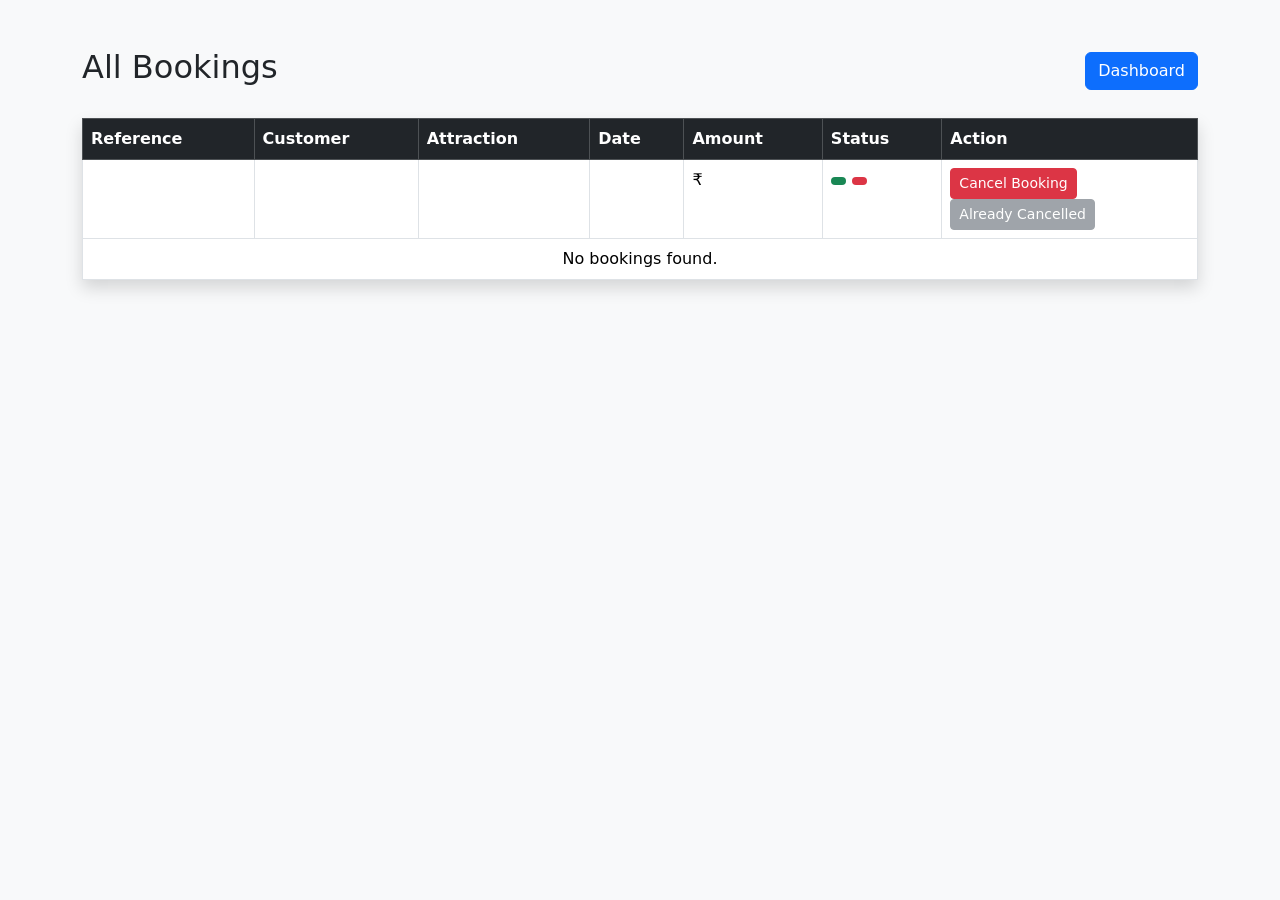
==== travel-web/src/main/resources/templates/admin-bookings.html @ e8bb0066 "admin portal added" ====
<!DOCTYPE html>
<html xmlns:th="http://www.thymeleaf.org">

<head>

    <title>Admin Bookings</title>

    <meta charset="UTF-8">
    <meta name="viewport" content="width=device-width, initial-scale=1">

    <link href="https://cdn.jsdelivr.net/npm/bootstrap@5.3.3/dist/css/bootstrap.min.css" rel="stylesheet">

</head>

<body class="bg-light">

<div class="container mt-5">

    <div class="d-flex justify-content-between align-items-center mb-4">

        <h2>All Bookings</h2>

        <a th:href="@{/admin/dashboard}" class="btn btn-primary">
            Dashboard
        </a>

    </div>

    <table class="table table-bordered table-hover bg-white shadow">

        <thead class="table-dark">

        <tr>

            <th>Reference</th>

            <th>Customer</th>

            <th>Attraction</th>

            <th>Date</th>

            <th>Amount</th>

            <th>Status</th>

            <th>Action</th>

        </tr>

        </thead>

        <tbody>

        <tr th:each="booking : ${bookings}">

            <td th:text="${booking.bookingReference}"></td>

            <td th:text="${booking.customerName}"></td>

            <td th:text="${booking.attractionName}"></td>

            <td th:text="${booking.travelDate}"></td>

            <td>
                ₹<span th:text="${booking.totalAmount}"></span>
            </td>

            <td>

                <span
                        th:if="${booking.bookingStatus == 'CONFIRMED'}"
                        class="badge bg-success"
                        th:text="${booking.bookingStatus}">
                </span>

                <span
                        th:if="${booking.bookingStatus == 'CANCELLED'}"
                        class="badge bg-danger"
                        th:text="${booking.bookingStatus}">
                </span>

            </td>

            <td>

                <form
                        th:if="${booking.bookingStatus == 'CONFIRMED'}"
                        th:action="@{'/admin/bookings/cancel/' + ${booking.bookingReference}}"
                        method="post">

                    <button
                            type="submit"
                            class="btn btn-danger btn-sm"
                            onclick="return confirm('Are you sure you want to cancel this booking?')">

                        Cancel Booking

                    </button>

                </form>

                <button
                        th:if="${booking.bookingStatus == 'CANCELLED'}"
                        class="btn btn-secondary btn-sm"
                        disabled>

                    Already Cancelled

                </button>

            </td>

        </tr>

        <tr th:if="${#lists.isEmpty(bookings)}">

            <td colspan="7" class="text-center">

                No bookings found.

            </td>

        </tr>

        </tbody>

    </table>

</div>

</body>

</html>
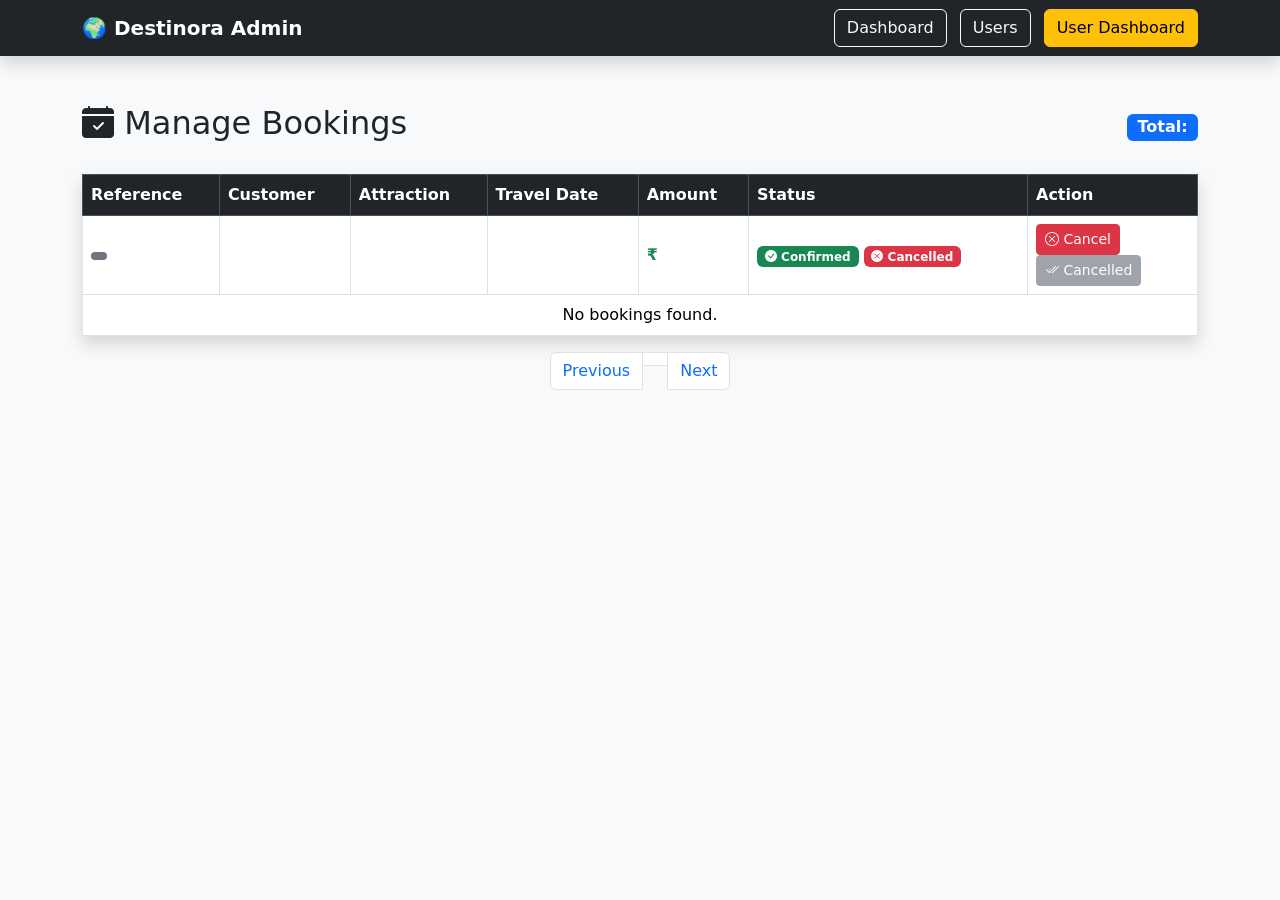
==== commit 2b69bb70: "admin dashboard added" ====
--- a/travel-web/src/main/resources/templates/admin-bookings.html
+++ b/travel-web/src/main/resources/templates/admin-bookings.html
@@ -3,30 +3,72 @@
 
 <head>
 
-    <title>Admin Bookings</title>
+    <title>Manage Bookings</title>
 
     <meta charset="UTF-8">
+
     <meta name="viewport" content="width=device-width, initial-scale=1">
 
     <link href="https://cdn.jsdelivr.net/npm/bootstrap@5.3.3/dist/css/bootstrap.min.css" rel="stylesheet">
 
+    <link href="https://cdn.jsdelivr.net/npm/bootstrap-icons@1.11.3/font/bootstrap-icons.css" rel="stylesheet">
+
 </head>
 
 <body class="bg-light">
 
-<div class="container mt-5">
+<nav class="navbar navbar-dark bg-dark shadow">
+
+    <div class="container">
+
+        <a class="navbar-brand fw-bold" href="/admin/dashboard">
+
+            🌍 Destinora Admin
+
+        </a>
+
+        <div>
+
+            <a href="/admin/dashboard" class="btn btn-outline-light me-2">
+                Dashboard
+            </a>
+
+            <a href="/admin/users" class="btn btn-outline-light me-2">
+                Users
+            </a>
+
+            <a href="/dashboard" class="btn btn-warning">
+                User Dashboard
+            </a>
+
+        </div>
+
+    </div>
+
+</nav>
+
+<div class="container py-5">
 
     <div class="d-flex justify-content-between align-items-center mb-4">
 
-        <h2>All Bookings</h2>
-
-        <a th:href="@{/admin/dashboard}" class="btn btn-primary">
-            Dashboard
-        </a>
+        <h2>
+
+            <i class="bi bi-calendar-check-fill"></i>
+
+            Manage Bookings
+
+        </h2>
+
+        <span class="badge bg-primary fs-6">
+
+            Total:
+            <span th:text="${#lists.size(bookings)}"></span>
+
+        </span>
 
     </div>
 
-    <table class="table table-bordered table-hover bg-white shadow">
+    <table class="table table-hover table-bordered shadow bg-white align-middle">
 
         <thead class="table-dark">
 
@@ -38,13 +80,13 @@
 
             <th>Attraction</th>
 
-            <th>Date</th>
+            <th>Travel Date</th>
 
             <th>Amount</th>
 
             <th>Status</th>
 
-            <th>Action</th>
+            <th width="170">Action</th>
 
         </tr>
 
@@ -54,7 +96,13 @@
 
         <tr th:each="booking : ${bookings}">
 
-            <td th:text="${booking.bookingReference}"></td>
+            <td>
+
+                <span class="badge bg-secondary"
+                      th:text="${booking.bookingReference}">
+                </span>
+
+            </td>
 
             <td th:text="${booking.customerName}"></td>
 
@@ -62,22 +110,30 @@
 
             <td th:text="${booking.travelDate}"></td>
 
-            <td>
-                ₹<span th:text="${booking.totalAmount}"></span>
+            <td class="fw-bold text-success">
+
+                ₹ <span th:text="${booking.totalAmount}"></span>
+
             </td>
 
             <td>
 
                 <span
                         th:if="${booking.bookingStatus == 'CONFIRMED'}"
-                        class="badge bg-success"
-                        th:text="${booking.bookingStatus}">
+                        class="badge bg-success">
+
+                    <i class="bi bi-check-circle-fill"></i>
+                    Confirmed
+
                 </span>
 
                 <span
                         th:if="${booking.bookingStatus == 'CANCELLED'}"
-                        class="badge bg-danger"
-                        th:text="${booking.bookingStatus}">
+                        class="badge bg-danger">
+
+                    <i class="bi bi-x-circle-fill"></i>
+                    Cancelled
+
                 </span>
 
             </td>
@@ -92,9 +148,11 @@
                     <button
                             type="submit"
                             class="btn btn-danger btn-sm"
-                            onclick="return confirm('Are you sure you want to cancel this booking?')">
-
-                        Cancel Booking
+                            onclick="return confirm('Cancel this booking?')">
+
+                        <i class="bi bi-x-circle"></i>
+
+                        Cancel
 
                     </button>
 
@@ -105,7 +163,9 @@
                         class="btn btn-secondary btn-sm"
                         disabled>
 
-                    Already Cancelled
+                    <i class="bi bi-check2-all"></i>
+
+                    Cancelled
 
                 </button>
 
@@ -127,6 +187,39 @@
 
     </table>
 
+    <!-- Pagination -->
+
+    <nav th:if="${totalPages > 1}">
+        <ul class="pagination justify-content-center">
+
+            <li class="page-item"
+                th:classappend="${currentPage == 0} ? 'disabled'">
+                <a class="page-link"
+                   th:href="@{/admin/bookings(page=(${currentPage - 1}))}">
+                    Previous
+                </a>
+            </li>
+
+            <li class="page-item"
+                th:each="i : ${#numbers.sequence(0, totalPages - 1)}"
+                th:classappend="${i == currentPage} ? 'active'">
+                <a class="page-link"
+                   th:text="${i + 1}"
+                   th:href="@{/admin/bookings(page=${i})}">
+                </a>
+            </li>
+
+            <li class="page-item"
+                th:classappend="${currentPage == totalPages - 1} ? 'disabled'">
+                <a class="page-link"
+                   th:href="@{/admin/bookings(page=(${currentPage + 1}))}">
+                    Next
+                </a>
+            </li>
+
+        </ul>
+    </nav>
+
 </div>
 
 </body>
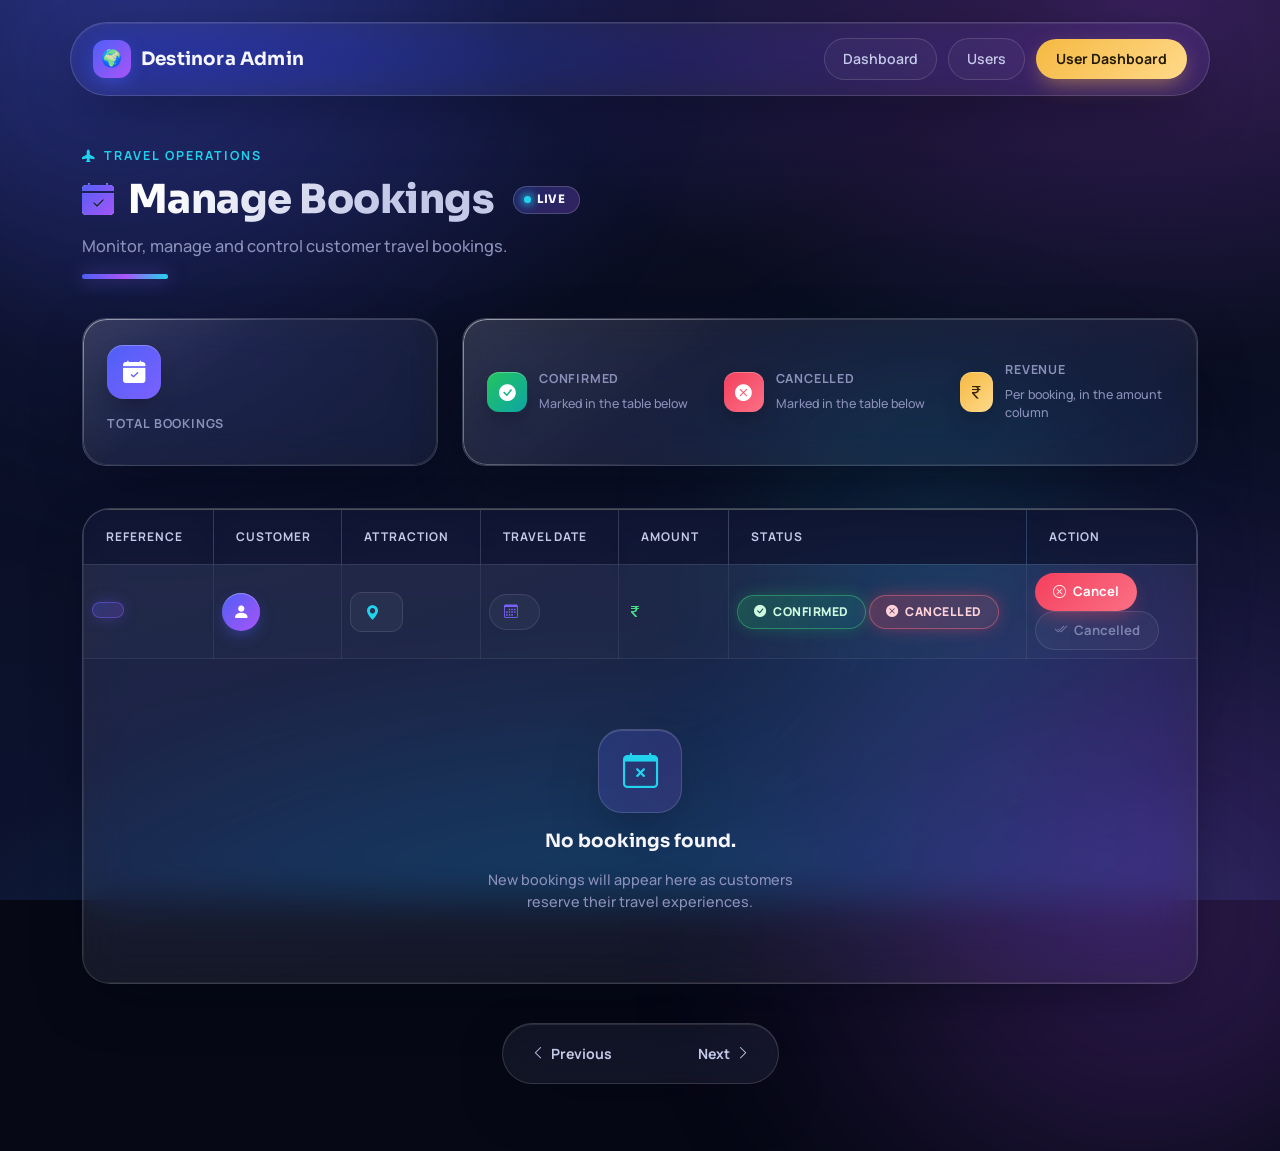
==== commit 006ae99d: "admin dashboard added" ====
--- a/travel-web/src/main/resources/templates/admin-bookings.html
+++ b/travel-web/src/main/resources/templates/admin-bookings.html
@@ -13,17 +13,937 @@
 
     <link href="https://cdn.jsdelivr.net/npm/bootstrap-icons@1.11.3/font/bootstrap-icons.css" rel="stylesheet">
 
+    <link rel="preconnect" href="https://fonts.googleapis.com">
+    <link rel="preconnect" href="https://fonts.gstatic.com" crossorigin>
+    <link href="https://fonts.googleapis.com/css2?family=Manrope:wght@400;500;600;700;800&family=Sora:wght@500;600;700;800&family=JetBrains+Mono:wght@600;700&display=swap" rel="stylesheet">
+
+    <style>
+
+        :root{
+            --royal:      #4F5FF7;
+            --royal-2:    #7B61FF;
+            --purple:     #A855F7;
+            --cyan:       #22D3EE;
+            --gold-1:     #F5B942;
+            --gold-2:     #FFD98A;
+
+            --bg-0:       #060815;
+            --bg-1:       #0A0F24;
+            --bg-2:       #0D1330;
+
+            --ink-0:      #F5F6FF;
+            --ink-1:      #C4C9E8;
+            --ink-2:      #8B90BA;
+
+            --glass:      rgba(255,255,255,.055);
+            --glass-2:    rgba(255,255,255,.09);
+            --glass-brd:  rgba(255,255,255,.14);
+
+            --r-xl: 28px;
+            --r-lg: 24px;
+            --r-md: 18px;
+            --r-sm: 12px;
+
+            --shadow-soft: 0 20px 60px -20px rgba(3,4,20,.65);
+            --shadow-lift: 0 30px 80px -25px rgba(79,95,247,.35);
+
+            --ease: cubic-bezier(.19,1,.22,1);
+        }
+
+        *{
+            box-sizing:border-box;
+        }
+
+        html,body{
+            height:100%;
+        }
+
+        body{
+            font-family:'Manrope', 'Segoe UI', sans-serif;
+            color:var(--ink-0);
+            background:var(--bg-0);
+            position:relative;
+            overflow-x:hidden;
+            min-height:100vh;
+        }
+
+        h1,h2,h3,h4,h5,h6{
+            font-family:'Sora', 'Manrope', sans-serif;
+        }
+
+        /* ===================== AURORA BACKGROUND ===================== */
+
+        .aurora-field{
+            position:fixed;
+            inset:0;
+            z-index:-2;
+            background:
+                    radial-gradient(ellipse 120% 90% at 15% -10%, rgba(79,95,247,.35), transparent 55%),
+                    radial-gradient(ellipse 100% 80% at 90% 0%, rgba(168,85,247,.30), transparent 50%),
+                    radial-gradient(ellipse 110% 90% at 50% 120%, rgba(34,211,238,.22), transparent 55%),
+                    linear-gradient(180deg, var(--bg-0) 0%, var(--bg-1) 45%, var(--bg-2) 100%);
+        }
+
+        .aurora-field::before,
+        .aurora-field::after{
+            content:'';
+            position:absolute;
+            width:60vmax;
+            height:60vmax;
+            border-radius:50%;
+            filter:blur(90px);
+            opacity:.55;
+            will-change:transform;
+        }
+
+        .aurora-field::before{
+            top:-20vmax;
+            left:-10vmax;
+            background:radial-gradient(circle at 30% 30%, rgba(79,95,247,.55), transparent 70%);
+            animation:blobDrift1 26s var(--ease) infinite alternate;
+        }
+
+        .aurora-field::after{
+            bottom:-25vmax;
+            right:-15vmax;
+            background:radial-gradient(circle at 60% 60%, rgba(168,85,247,.5), transparent 70%);
+            animation:blobDrift2 32s var(--ease) infinite alternate;
+        }
+
+        .blob-cyan{
+            position:fixed;
+            top:35%;
+            right:8%;
+            width:38vmax;
+            height:38vmax;
+            border-radius:50%;
+            background:radial-gradient(circle at 50% 50%, rgba(34,211,238,.35), transparent 72%);
+            filter:blur(80px);
+            z-index:-1;
+            opacity:.5;
+            animation:blobDrift3 22s var(--ease) infinite alternate;
+        }
+
+        .noise-overlay{
+            position:fixed;
+            inset:0;
+            z-index:-1;
+            pointer-events:none;
+            background-image:radial-gradient(rgba(255,255,255,.025) 1px, transparent 1px);
+            background-size:3px 3px;
+            opacity:.4;
+        }
+
+        @keyframes blobDrift1{
+            0%   { transform:translate(0,0) scale(1); }
+            100% { transform:translate(8vmax,10vmax) scale(1.15); }
+        }
+
+        @keyframes blobDrift2{
+            0%   { transform:translate(0,0) scale(1.1); }
+            100% { transform:translate(-6vmax,-8vmax) scale(1); }
+        }
+
+        @keyframes blobDrift3{
+            0%   { transform:translate(0,0) scale(1); }
+            100% { transform:translate(-5vmax,6vmax) scale(1.2); }
+        }
+
+        @media (prefers-reduced-motion: reduce){
+            .aurora-field::before,
+            .aurora-field::after,
+            .blob-cyan{
+                animation:none;
+            }
+        }
+
+        /* ===================== NAVBAR ===================== */
+
+        .navbar{
+            background:transparent !important;
+            padding:22px 0 0;
+            position:sticky;
+            top:0;
+            z-index:1000;
+        }
+
+        .navbar > .container{
+            background:var(--glass);
+            border:1px solid var(--glass-brd);
+            border-radius:100px;
+            padding:12px 22px;
+            backdrop-filter:blur(22px) saturate(160%);
+            -webkit-backdrop-filter:blur(22px) saturate(160%);
+            box-shadow:var(--shadow-soft), inset 0 1px 0 rgba(255,255,255,.08);
+            display:flex;
+            align-items:center;
+            justify-content:space-between;
+            flex-wrap:wrap;
+            gap:12px;
+        }
+
+        .navbar-brand{
+            font-family:'Sora', sans-serif;
+            font-weight:700 !important;
+            font-size:1.15rem;
+            color:var(--ink-0) !important;
+            display:flex;
+            align-items:center;
+            gap:10px;
+            letter-spacing:.2px;
+        }
+
+        .brand-badge{
+            display:inline-flex;
+            align-items:center;
+            justify-content:center;
+            width:38px;
+            height:38px;
+            border-radius:12px;
+            background:linear-gradient(135deg, var(--royal), var(--purple));
+            box-shadow:0 6px 18px -4px rgba(79,95,247,.6);
+            font-size:1.05rem;
+        }
+
+        .navbar .btn-outline-light{
+            border:1px solid var(--glass-brd);
+            background:rgba(255,255,255,.03);
+            color:var(--ink-1);
+            font-weight:600;
+            font-size:.88rem;
+            border-radius:100px;
+            padding:9px 18px;
+            display:inline-flex;
+            align-items:center;
+            gap:8px;
+            transition:.3s var(--ease);
+        }
+
+        .navbar .btn-outline-light:hover{
+            color:var(--ink-0);
+            background:var(--glass-2);
+            border-color:rgba(255,255,255,.28);
+            transform:translateY(-2px);
+            box-shadow:0 10px 24px -8px rgba(79,95,247,.45);
+        }
+
+        .navbar .btn-outline-light.active-link{
+            color:var(--ink-0);
+            background:linear-gradient(135deg, rgba(79,95,247,.35), rgba(168,85,247,.28));
+            border-color:rgba(255,255,255,.3);
+            box-shadow:0 10px 26px -8px rgba(79,95,247,.5), inset 0 1px 0 rgba(255,255,255,.2);
+        }
+
+        .navbar .btn-warning{
+            background:linear-gradient(135deg, var(--gold-1), var(--gold-2));
+            border:none;
+            color:#241a02;
+            font-weight:700;
+            font-size:.88rem;
+            border-radius:100px;
+            padding:9px 20px;
+            display:inline-flex;
+            align-items:center;
+            gap:8px;
+            box-shadow:0 8px 22px -6px rgba(245,185,66,.55);
+            transition:.3s var(--ease);
+        }
+
+        .navbar .btn-warning:hover{
+            transform:translateY(-2px) scale(1.03);
+            box-shadow:0 14px 30px -6px rgba(245,185,66,.7);
+            color:#241a02;
+        }
+
+        /* ===================== PAGE HEADER ===================== */
+
+        .container.py-5{
+            padding-top:3.2rem !important;
+            padding-bottom:3.2rem !important;
+        }
+
+        .page-header-row{
+            display:flex;
+            justify-content:space-between;
+            align-items:flex-start;
+            flex-wrap:wrap;
+            gap:24px;
+            margin-bottom:2.4rem !important;
+        }
+
+        .page-header-row .eyebrow{
+            font-size:.78rem;
+            font-weight:700;
+            letter-spacing:2px;
+            text-transform:uppercase;
+            color:var(--cyan);
+            margin-bottom:10px;
+            display:flex;
+            align-items:center;
+            gap:8px;
+        }
+
+        .page-header-row h2{
+            font-weight:800;
+            font-size:2.5rem;
+            letter-spacing:-.5px;
+            background:linear-gradient(120deg, #FFFFFF 15%, var(--ink-1) 60%);
+            -webkit-background-clip:text;
+            background-clip:text;
+            color:transparent;
+            margin-bottom:10px;
+            display:flex;
+            align-items:center;
+            gap:14px;
+        }
+
+        .page-header-row h2 i{
+            font-size:2rem;
+            background:linear-gradient(135deg, var(--royal), var(--purple));
+            -webkit-background-clip:text;
+            background-clip:text;
+            color:transparent;
+            -webkit-text-fill-color:transparent;
+        }
+
+        .page-header-row p.header-subtitle{
+            color:var(--ink-2);
+            font-size:1.02rem;
+            font-weight:500;
+            margin-bottom:16px;
+        }
+
+        .header-rule{
+            width:86px;
+            height:5px;
+            border-radius:100px;
+            background:linear-gradient(90deg, var(--royal), var(--purple), var(--cyan));
+            box-shadow:0 0 18px rgba(123,97,255,.55);
+        }
+
+        .analytics-badge{
+            display:inline-flex;
+            align-items:center;
+            gap:6px;
+            padding:6px 14px 6px 10px;
+            border-radius:100px;
+            background:linear-gradient(135deg, rgba(79,95,247,.25), rgba(168,85,247,.25));
+            border:1px solid rgba(255,255,255,.18);
+            font-size:.72rem;
+            font-weight:700;
+            letter-spacing:.6px;
+            text-transform:uppercase;
+            color:var(--ink-0);
+            margin-left:6px;
+        }
+
+        .analytics-badge .dot{
+            width:7px;
+            height:7px;
+            border-radius:50%;
+            background:var(--cyan);
+            box-shadow:0 0 8px 2px rgba(34,211,238,.8);
+        }
+
+        /* ===================== SUMMARY CARDS ===================== */
+
+        .summary-row{
+            margin-bottom:2.6rem !important;
+        }
+
+        .kpi-card{
+            position:relative;
+            border-radius:var(--r-lg);
+            border:1px solid var(--glass-brd);
+            background:linear-gradient(145deg, var(--glass-2), var(--glass));
+            backdrop-filter:blur(20px) saturate(150%);
+            -webkit-backdrop-filter:blur(20px) saturate(150%);
+            box-shadow:var(--shadow-soft), inset 0 1px 0 rgba(255,255,255,.12);
+            padding:26px 24px;
+            height:100%;
+            overflow:hidden;
+            transition:transform .45s var(--ease), box-shadow .45s var(--ease);
+        }
+
+        .kpi-card::before{
+            content:'';
+            position:absolute;
+            inset:0;
+            padding:1px;
+            border-radius:var(--r-lg);
+            background:linear-gradient(135deg, rgba(255,255,255,.5), rgba(255,255,255,0) 40%, rgba(255,255,255,.12) 100%);
+            -webkit-mask:linear-gradient(#fff 0 0) content-box, linear-gradient(#fff 0 0);
+            -webkit-mask-composite:xor;
+            mask-composite:exclude;
+            pointer-events:none;
+        }
+
+        .kpi-card::after{
+            content:'';
+            position:absolute;
+            top:-40%;
+            left:-20%;
+            width:70%;
+            height:180%;
+            background:linear-gradient(120deg, rgba(255,255,255,.14), transparent 60%);
+            transform:rotate(20deg);
+            pointer-events:none;
+        }
+
+        .kpi-card:hover{
+            transform:translateY(-8px);
+            box-shadow:var(--shadow-lift), inset 0 1px 0 rgba(255,255,255,.16);
+        }
+
+        .kpi-icon-wrap{
+            width:54px;
+            height:54px;
+            border-radius:16px;
+            display:inline-flex;
+            align-items:center;
+            justify-content:center;
+            margin-bottom:16px;
+            font-size:1.4rem;
+            color:#fff;
+            position:relative;
+            z-index:1;
+            box-shadow:0 10px 24px -8px rgba(0,0,0,.45), inset 0 1px 0 rgba(255,255,255,.25);
+        }
+
+        .kpi-icon-wrap.grad-blue{
+            background:linear-gradient(135deg, var(--royal), var(--royal-2));
+        }
+
+        .kpi-icon-wrap.grad-green{
+            background:linear-gradient(135deg, #22C55E, #0EA5A5);
+        }
+
+        .kpi-icon-wrap.grad-red{
+            background:linear-gradient(135deg, #F43F5E, #FB7185);
+        }
+
+        .kpi-icon-wrap.grad-gold{
+            background:linear-gradient(135deg, var(--gold-1), var(--gold-2));
+            color:#3A2600;
+        }
+
+        .kpi-label{
+            font-size:.78rem;
+            font-weight:700;
+            letter-spacing:.8px;
+            text-transform:uppercase;
+            color:var(--ink-2);
+            margin-bottom:6px;
+            position:relative;
+            z-index:1;
+        }
+
+        .kpi-number{
+            font-family:'Sora', sans-serif;
+            font-size:2.05rem;
+            font-weight:700;
+            letter-spacing:-.5px;
+            color:var(--ink-0);
+            position:relative;
+            z-index:1;
+            line-height:1.15;
+        }
+
+        .kpi-card.gold-card{
+            background:linear-gradient(155deg, rgba(245,185,66,.16), rgba(255,217,138,.05));
+            border:1px solid rgba(245,185,66,.4);
+            box-shadow:0 20px 60px -20px rgba(245,185,66,.35), inset 0 1px 0 rgba(255,255,255,.2);
+        }
+
+        .kpi-card.gold-card::before{
+            background:linear-gradient(135deg, rgba(255,217,138,.75), rgba(255,255,255,0) 45%, rgba(245,185,66,.25) 100%);
+        }
+
+        .kpi-card.gold-card .kpi-number{
+            background:linear-gradient(120deg, var(--gold-2), var(--gold-1) 60%, #fff);
+            -webkit-background-clip:text;
+            background-clip:text;
+            color:transparent;
+        }
+
+        .kpi-legend-card{
+            display:flex;
+            align-items:center;
+        }
+
+        .kpi-legend-row{
+            display:flex;
+            flex-wrap:wrap;
+            gap:24px;
+            width:100%;
+            position:relative;
+            z-index:1;
+        }
+
+        .kpi-legend-item{
+            display:flex;
+            align-items:center;
+            gap:12px;
+            flex:1;
+            min-width:160px;
+        }
+
+        .kpi-icon-sm{
+            width:40px;
+            height:40px;
+            border-radius:12px;
+            margin-bottom:0;
+            font-size:1.05rem;
+        }
+
+        .kpi-legend-sub{
+            font-size:.78rem;
+            color:var(--ink-2);
+            font-weight:500;
+        }
+
+        @media (max-width:767.98px){
+            .kpi-legend-row{
+                flex-direction:column;
+                gap:14px;
+            }
+        }
+
+        /* ===================== TABLE PANEL ===================== */
+
+        .table-panel{
+            border-radius:var(--r-xl);
+            border:1px solid var(--glass-brd);
+            background:linear-gradient(160deg, var(--glass-2), var(--glass));
+            backdrop-filter:blur(22px) saturate(150%);
+            -webkit-backdrop-filter:blur(22px) saturate(150%);
+            box-shadow:var(--shadow-soft), inset 0 1px 0 rgba(255,255,255,.1);
+            overflow:hidden;
+        }
+
+        .table-responsive{
+            border-radius:var(--r-xl);
+        }
+
+        table.table{
+            margin-bottom:0;
+            color:var(--ink-0);
+            border-color:rgba(255,255,255,.08) !important;
+            min-width:960px;
+        }
+
+        table.table > :not(caption) > * > *{
+            background:transparent;
+            border-bottom-width:1px;
+            box-shadow:none;
+        }
+
+        thead.table-dark{
+            position:sticky;
+            top:0;
+            z-index:2;
+        }
+
+        thead.table-dark th{
+            background:linear-gradient(180deg, rgba(13,19,48,.92), rgba(13,19,48,.82)) !important;
+            backdrop-filter:blur(14px);
+            color:var(--ink-1) !important;
+            font-size:.75rem;
+            font-weight:700;
+            letter-spacing:1px;
+            text-transform:uppercase;
+            padding:18px 22px;
+            border-bottom:1px solid rgba(255,255,255,.12) !important;
+            border-color:rgba(255,255,255,.08) !important;
+            white-space:nowrap;
+        }
+
+        tbody tr{
+            transition:background .3s var(--ease);
+        }
+
+        tbody tr:nth-of-type(odd){
+            background:rgba(255,255,255,.015);
+        }
+
+        tbody tr:hover{
+            background:linear-gradient(90deg, rgba(79,95,247,.12), rgba(168,85,247,.06)) !important;
+        }
+
+        tbody td{
+            padding:17px 22px;
+            border-color:rgba(255,255,255,.07) !important;
+            font-size:.92rem;
+            vertical-align:middle;
+        }
+
+        /* reference badge */
+
+        .ref-badge{
+            display:inline-flex;
+            align-items:center;
+            gap:6px;
+            padding:7px 15px;
+            border-radius:100px;
+            background:linear-gradient(135deg, rgba(79,95,247,.28), rgba(168,85,247,.2));
+            border:1px solid rgba(123,97,255,.45);
+            box-shadow:0 0 16px -3px rgba(123,97,255,.5);
+            font-family:'JetBrains Mono', monospace;
+            font-weight:700;
+            font-size:.78rem;
+            letter-spacing:.4px;
+            color:#E4E7FF;
+        }
+
+        .ref-badge i{
+            color:var(--cyan);
+            font-size:.85rem;
+        }
+
+        /* customer cell */
+
+        .customer-cell{
+            display:flex;
+            align-items:center;
+            gap:12px;
+        }
+
+        .customer-avatar{
+            width:38px;
+            height:38px;
+            border-radius:50%;
+            flex-shrink:0;
+            display:inline-flex;
+            align-items:center;
+            justify-content:center;
+            background:linear-gradient(135deg, var(--royal), var(--purple));
+            box-shadow:0 6px 16px -4px rgba(79,95,247,.55), inset 0 1px 0 rgba(255,255,255,.3);
+            font-size:1.05rem;
+            color:#fff;
+        }
+
+        .customer-cell .customer-name{
+            font-weight:700;
+            color:var(--ink-0);
+            font-size:.9rem;
+        }
+
+        /* attraction card */
+
+        .attraction-pill{
+            display:inline-flex;
+            align-items:center;
+            gap:8px;
+            background:rgba(255,255,255,.045);
+            border:1px solid rgba(255,255,255,.1);
+            border-radius:var(--r-sm);
+            padding:8px 14px;
+            font-size:.86rem;
+            color:var(--ink-1);
+            font-weight:500;
+        }
+
+        .attraction-pill i{
+            color:var(--cyan);
+            font-size:.92rem;
+        }
+
+        /* travel date pill */
+
+        .date-pill{
+            display:inline-flex;
+            align-items:center;
+            gap:7px;
+            background:rgba(255,255,255,.04);
+            border:1px solid rgba(255,255,255,.1);
+            border-radius:100px;
+            padding:7px 14px;
+            font-size:.83rem;
+            color:var(--ink-1);
+            font-weight:600;
+        }
+
+        .date-pill i{
+            color:var(--royal-2);
+            font-size:.85rem;
+        }
+
+        /* amount */
+
+        .amount-cell{
+            display:inline-flex;
+            align-items:center;
+            gap:6px;
+            font-family:'Sora', sans-serif;
+            font-weight:700;
+            font-size:1.02rem;
+            background:linear-gradient(120deg, #4ADE80, #22D3EE);
+            -webkit-background-clip:text;
+            background-clip:text;
+            color:transparent;
+        }
+
+        .amount-cell i{
+            color:#4ADE80;
+            font-size:.95rem;
+            -webkit-text-fill-color:#4ADE80;
+        }
+
+        /* status pills */
+
+        .status-pill{
+            display:inline-flex;
+            align-items:center;
+            gap:7px;
+            padding:7px 16px;
+            border-radius:100px;
+            font-size:.76rem;
+            font-weight:800;
+            letter-spacing:.5px;
+            text-transform:uppercase;
+        }
+
+        .status-pill.status-confirmed{
+            background:linear-gradient(135deg, rgba(34,197,94,.26), rgba(14,165,165,.14));
+            border:1px solid rgba(74,222,128,.4);
+            color:#CFFAE0;
+            box-shadow:0 0 18px -3px rgba(34,197,94,.4);
+            animation:pulseGlowGreen 3s ease-in-out infinite;
+        }
+
+        .status-pill.status-cancelled{
+            background:linear-gradient(135deg, rgba(244,63,94,.28), rgba(251,113,133,.14));
+            border:1px solid rgba(251,113,133,.45);
+            color:#FFD3DA;
+            box-shadow:0 0 18px -3px rgba(244,63,94,.55);
+        }
+
+        @keyframes pulseGlowGreen{
+            0%, 100% { box-shadow:0 0 18px -3px rgba(34,197,94,.4); }
+            50%      { box-shadow:0 0 22px -1px rgba(34,197,94,.65); }
+        }
+
+        @media (prefers-reduced-motion: reduce){
+            .status-pill.status-confirmed{
+                animation:none;
+            }
+        }
+
+        /* action buttons */
+
+        .btn-cancel-premium{
+            background:linear-gradient(135deg, #F43F5E, #FB7185);
+            border:none;
+            border-radius:100px;
+            padding:9px 18px;
+            font-weight:700;
+            font-size:.82rem;
+            color:#fff;
+            display:inline-flex;
+            align-items:center;
+            gap:7px;
+            box-shadow:0 8px 20px -6px rgba(244,63,94,.5);
+            transition:.35s var(--ease);
+        }
+
+        .btn-cancel-premium:hover{
+            transform:translateY(-2px);
+            box-shadow:0 12px 26px -6px rgba(244,63,94,.65);
+            color:#fff;
+        }
+
+        .btn-cancel-premium i{
+            transition:transform .35s var(--ease);
+        }
+
+        .btn-cancel-premium:hover i{
+            transform:rotate(-90deg);
+        }
+
+        .btn-cancelled-state{
+            background:rgba(255,255,255,.045);
+            border:1px solid rgba(255,255,255,.12);
+            border-radius:100px;
+            padding:9px 18px;
+            font-weight:700;
+            font-size:.82rem;
+            color:var(--ink-2);
+            display:inline-flex;
+            align-items:center;
+            gap:7px;
+            opacity:.85;
+        }
+
+        /* ===================== EMPTY STATE ===================== */
+
+        .empty-state-cell{
+            padding:70px 24px !important;
+        }
+
+        .empty-state{
+            display:flex;
+            flex-direction:column;
+            align-items:center;
+            gap:14px;
+            animation:floatY 5s ease-in-out infinite;
+        }
+
+        .empty-state .empty-icon{
+            width:84px;
+            height:84px;
+            border-radius:24px;
+            display:inline-flex;
+            align-items:center;
+            justify-content:center;
+            font-size:2.2rem;
+            background:linear-gradient(135deg, rgba(79,95,247,.22), rgba(168,85,247,.16));
+            border:1px solid rgba(255,255,255,.14);
+            color:var(--cyan);
+            box-shadow:var(--shadow-soft), inset 0 1px 0 rgba(255,255,255,.15);
+        }
+
+        .empty-state .empty-title{
+            font-family:'Sora', sans-serif;
+            font-weight:700;
+            font-size:1.15rem;
+            color:var(--ink-0);
+        }
+
+        .empty-state .empty-sub{
+            font-size:.9rem;
+            color:var(--ink-2);
+            font-weight:500;
+            max-width:320px;
+            text-align:center;
+        }
+
+        @keyframes floatY{
+            0%, 100% { transform:translateY(0); }
+            50%      { transform:translateY(-8px); }
+        }
+
+        @media (prefers-reduced-motion: reduce){
+            .empty-state{
+                animation:none;
+            }
+        }
+
+        /* ===================== PAGINATION ===================== */
+
+        nav[aria-label="bookings-pagination"],
+        .pagination-wrap{
+            margin-top:2.4rem;
+            display:flex;
+            justify-content:center;
+        }
+
+        .pagination{
+            gap:8px;
+            padding:10px;
+            border-radius:100px;
+            background:var(--glass);
+            border:1px solid var(--glass-brd);
+            backdrop-filter:blur(18px) saturate(150%);
+            -webkit-backdrop-filter:blur(18px) saturate(150%);
+            box-shadow:var(--shadow-soft), inset 0 1px 0 rgba(255,255,255,.1);
+        }
+
+        .pagination .page-item .page-link{
+            border:none;
+            background:transparent;
+            color:var(--ink-1);
+            font-weight:700;
+            font-size:.88rem;
+            border-radius:100px !important;
+            padding:9px 18px;
+            transition:.3s var(--ease);
+            display:inline-flex;
+            align-items:center;
+            gap:6px;
+        }
+
+        .pagination .page-item .page-link:hover{
+            background:var(--glass-2);
+            color:var(--ink-0);
+            transform:translateY(-2px);
+        }
+
+        .pagination .page-item.active .page-link{
+            background:linear-gradient(135deg, var(--royal), var(--purple));
+            color:#fff;
+            box-shadow:0 8px 22px -6px rgba(123,97,255,.6);
+        }
+
+        .pagination .page-item.disabled .page-link{
+            color:var(--ink-2);
+            opacity:.4;
+            pointer-events:none;
+        }
+
+        /* ===================== RESPONSIVE ===================== */
+
+        @media (max-width:991.98px){
+            .navbar > .container{
+                border-radius:24px;
+                justify-content:center;
+            }
+
+            .navbar > .container > div{
+                display:flex;
+                flex-wrap:wrap;
+                justify-content:center;
+                gap:8px;
+                width:100%;
+            }
+
+            .page-header-row h2{
+                font-size:2rem;
+            }
+        }
+
+        @media (max-width:575.98px){
+            .navbar .btn-outline-light,
+            .navbar .btn-warning{
+                font-size:.8rem;
+                padding:8px 14px;
+            }
+
+            .kpi-number{
+                font-size:1.7rem;
+            }
+
+            .pagination .page-item .page-link{
+                padding:8px 13px;
+                font-size:.82rem;
+            }
+        }
+
+        /* Focus visibility for accessibility */
+        a:focus-visible,
+        button:focus-visible{
+            outline:2px solid var(--cyan);
+            outline-offset:3px;
+            border-radius:8px;
+        }
+
+    </style>
+
 </head>
 
-<body class="bg-light">
-
-<nav class="navbar navbar-dark bg-dark shadow">
+<body>
+
+<div class="aurora-field"></div>
+<div class="blob-cyan"></div>
+<div class="noise-overlay"></div>
+
+<nav class="navbar navbar-dark">
 
     <div class="container">
 
         <a class="navbar-brand fw-bold" href="/admin/dashboard">
 
-            🌍 Destinora Admin
+            <span class="brand-badge">🌍</span>
+            Destinora Admin
 
         </a>
 
@@ -49,17 +969,33 @@
 
 <div class="container py-5">
 
-    <div class="d-flex justify-content-between align-items-center mb-4">
-
-        <h2>
-
-            <i class="bi bi-calendar-check-fill"></i>
-
-            Manage Bookings
-
-        </h2>
-
-        <span class="badge bg-primary fs-6">
+    <div class="d-flex justify-content-between align-items-center mb-4 page-header-row">
+
+        <div>
+
+            <span class="eyebrow"><i class="bi bi-airplane-fill"></i> Travel Operations</span>
+
+            <h2>
+
+                <i class="bi bi-calendar-check-fill"></i>
+
+                Manage Bookings
+
+                <span class="analytics-badge"><span class="dot"></span> Live</span>
+
+            </h2>
+
+            <p class="header-subtitle">
+
+                Monitor, manage and control customer travel bookings.
+
+            </p>
+
+            <div class="header-rule"></div>
+
+        </div>
+
+        <span class="badge bg-primary fs-6 d-none">
 
             Total:
             <span th:text="${#lists.size(bookings)}"></span>
@@ -68,134 +1004,243 @@
 
     </div>
 
-    <table class="table table-hover table-bordered shadow bg-white align-middle">
-
-        <thead class="table-dark">
-
-        <tr>
-
-            <th>Reference</th>
-
-            <th>Customer</th>
-
-            <th>Attraction</th>
-
-            <th>Travel Date</th>
-
-            <th>Amount</th>
-
-            <th>Status</th>
-
-            <th width="170">Action</th>
-
-        </tr>
-
-        </thead>
-
-        <tbody>
-
-        <tr th:each="booking : ${bookings}">
-
-            <td>
-
-                <span class="badge bg-secondary"
-                      th:text="${booking.bookingReference}">
-                </span>
-
-            </td>
-
-            <td th:text="${booking.customerName}"></td>
-
-            <td th:text="${booking.attractionName}"></td>
-
-            <td th:text="${booking.travelDate}"></td>
-
-            <td class="fw-bold text-success">
-
-                ₹ <span th:text="${booking.totalAmount}"></span>
-
-            </td>
-
-            <td>
-
-                <span
-                        th:if="${booking.bookingStatus == 'CONFIRMED'}"
-                        class="badge bg-success">
-
-                    <i class="bi bi-check-circle-fill"></i>
-                    Confirmed
-
-                </span>
-
-                <span
-                        th:if="${booking.bookingStatus == 'CANCELLED'}"
-                        class="badge bg-danger">
-
-                    <i class="bi bi-x-circle-fill"></i>
-                    Cancelled
-
-                </span>
-
-            </td>
-
-            <td>
-
-                <form
-                        th:if="${booking.bookingStatus == 'CONFIRMED'}"
-                        th:action="@{'/admin/bookings/cancel/' + ${booking.bookingReference}}"
-                        method="post">
-
-                    <button
-                            type="submit"
-                            class="btn btn-danger btn-sm"
-                            onclick="return confirm('Cancel this booking?')">
-
-                        <i class="bi bi-x-circle"></i>
-
-                        Cancel
-
-                    </button>
-
-                </form>
-
-                <button
-                        th:if="${booking.bookingStatus == 'CANCELLED'}"
-                        class="btn btn-secondary btn-sm"
-                        disabled>
-
-                    <i class="bi bi-check2-all"></i>
-
-                    Cancelled
-
-                </button>
-
-            </td>
-
-        </tr>
-
-        <tr th:if="${#lists.isEmpty(bookings)}">
-
-            <td colspan="7" class="text-center">
-
-                No bookings found.
-
-            </td>
-
-        </tr>
-
-        </tbody>
-
-    </table>
+    <!-- Summary Cards -->
+
+    <div class="row g-4 summary-row">
+
+        <div class="col-md-4 col-sm-6">
+
+            <div class="kpi-card">
+
+                <div class="kpi-icon-wrap grad-blue">
+                    <i class="bi bi-calendar-check-fill"></i>
+                </div>
+
+                <div class="kpi-label">Total Bookings</div>
+
+                <div class="kpi-number" th:text="${#lists.size(bookings)}"></div>
+
+            </div>
+
+        </div>
+
+        <div class="col-md-8">
+
+            <div class="kpi-card kpi-legend-card">
+
+                <div class="kpi-legend-row">
+
+                    <div class="kpi-legend-item">
+                        <span class="kpi-icon-wrap grad-green kpi-icon-sm"><i class="bi bi-check-circle-fill"></i></span>
+                        <div>
+                            <div class="kpi-label">Confirmed</div>
+                            <div class="kpi-legend-sub">Marked in the table below</div>
+                        </div>
+                    </div>
+
+                    <div class="kpi-legend-item">
+                        <span class="kpi-icon-wrap grad-red kpi-icon-sm"><i class="bi bi-x-circle-fill"></i></span>
+                        <div>
+                            <div class="kpi-label">Cancelled</div>
+                            <div class="kpi-legend-sub">Marked in the table below</div>
+                        </div>
+                    </div>
+
+                    <div class="kpi-legend-item">
+                        <span class="kpi-icon-wrap grad-gold kpi-icon-sm"><i class="bi bi-currency-rupee"></i></span>
+                        <div>
+                            <div class="kpi-label">Revenue</div>
+                            <div class="kpi-legend-sub">Per booking, in the amount column</div>
+                        </div>
+                    </div>
+
+                </div>
+
+            </div>
+
+        </div>
+
+    </div>
+
+    <!-- Bookings Table -->
+
+    <div class="table-panel">
+
+        <div class="table-responsive">
+
+            <table class="table table-hover table-bordered align-middle">
+
+                <thead class="table-dark">
+
+                <tr>
+
+                    <th>Reference</th>
+
+                    <th>Customer</th>
+
+                    <th>Attraction</th>
+
+                    <th>Travel Date</th>
+
+                    <th>Amount</th>
+
+                    <th>Status</th>
+
+                    <th width="170">Action</th>
+
+                </tr>
+
+                </thead>
+
+                <tbody>
+
+                <tr th:each="booking : ${bookings}">
+
+                    <td>
+
+                        <span class="ref-badge"
+                              th:text="${booking.bookingReference}">
+                        </span>
+
+                    </td>
+
+                    <td>
+
+                        <div class="customer-cell">
+
+                            <span class="customer-avatar">
+                                <i class="bi bi-person-fill"></i>
+                            </span>
+
+                            <span class="customer-name" th:text="${booking.customerName}"></span>
+
+                        </div>
+
+                    </td>
+
+                    <td>
+
+                        <span class="attraction-pill">
+                            <i class="bi bi-geo-alt-fill"></i>
+                            <span th:text="${booking.attractionName}"></span>
+                        </span>
+
+                    </td>
+
+                    <td>
+
+                        <span class="date-pill">
+                            <i class="bi bi-calendar3"></i>
+                            <span th:text="${booking.travelDate}"></span>
+                        </span>
+
+                    </td>
+
+                    <td>
+
+                        <span class="amount-cell">
+
+                            <i class="bi bi-currency-rupee"></i> <span th:text="${booking.totalAmount}"></span>
+
+                        </span>
+
+                    </td>
+
+                    <td>
+
+                        <span
+                                th:if="${booking.bookingStatus == 'CONFIRMED'}"
+                                class="status-pill status-confirmed">
+
+                            <i class="bi bi-check-circle-fill"></i>
+                            Confirmed
+
+                        </span>
+
+                        <span
+                                th:if="${booking.bookingStatus == 'CANCELLED'}"
+                                class="status-pill status-cancelled">
+
+                            <i class="bi bi-x-circle-fill"></i>
+                            Cancelled
+
+                        </span>
+
+                    </td>
+
+                    <td>
+
+                        <form
+                                th:if="${booking.bookingStatus == 'CONFIRMED'}"
+                                th:action="@{'/admin/bookings/cancel/' + ${booking.bookingReference}}"
+                                method="post">
+
+                            <button
+                                    type="submit"
+                                    class="btn-cancel-premium"
+                                    onclick="return confirm('Cancel this booking?')">
+
+                                <i class="bi bi-x-circle"></i>
+
+                                Cancel
+
+                            </button>
+
+                        </form>
+
+                        <button
+                                th:if="${booking.bookingStatus == 'CANCELLED'}"
+                                class="btn-cancelled-state"
+                                disabled>
+
+                            <i class="bi bi-check2-all"></i>
+
+                            Cancelled
+
+                        </button>
+
+                    </td>
+
+                </tr>
+
+                <tr th:if="${#lists.isEmpty(bookings)}">
+
+                    <td colspan="7" class="text-center empty-state-cell">
+
+                        <div class="empty-state">
+
+                            <span class="empty-icon">
+                                <i class="bi bi-calendar-x"></i>
+                            </span>
+
+                            <span class="empty-title">No bookings found.</span>
+
+                            <span class="empty-sub">New bookings will appear here as customers reserve their travel experiences.</span>
+
+                        </div>
+
+                    </td>
+
+                </tr>
+
+                </tbody>
+
+            </table>
+
+        </div>
+
+    </div>
 
     <!-- Pagination -->
 
-    <nav th:if="${totalPages > 1}">
+    <nav th:if="${totalPages > 1}" class="pagination-wrap">
         <ul class="pagination justify-content-center">
 
             <li class="page-item"
                 th:classappend="${currentPage == 0} ? 'disabled'">
                 <a class="page-link"
                    th:href="@{/admin/bookings(page=(${currentPage - 1}))}">
+                    <i class="bi bi-chevron-left"></i>
                     Previous
                 </a>
             </li>
@@ -214,6 +1259,7 @@
                 <a class="page-link"
                    th:href="@{/admin/bookings(page=(${currentPage + 1}))}">
                     Next
+                    <i class="bi bi-chevron-right"></i>
                 </a>
             </li>
 
